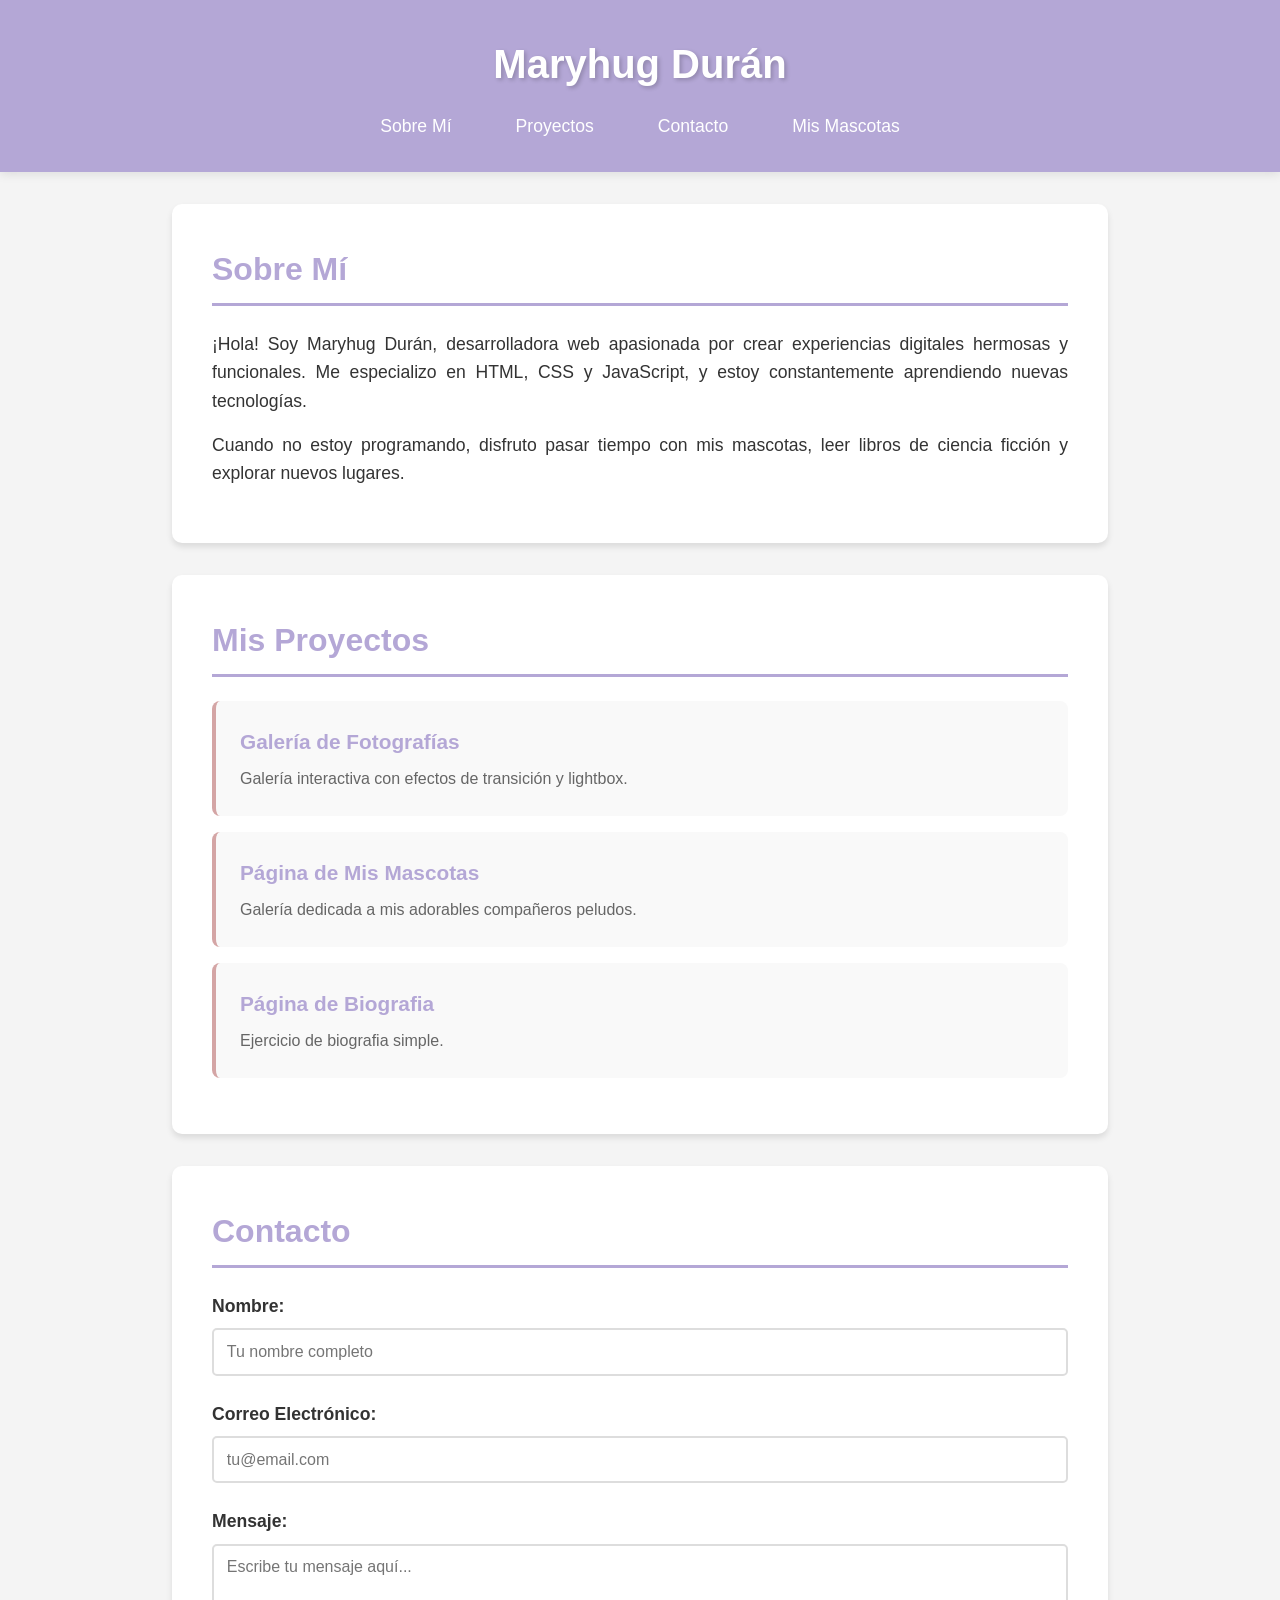
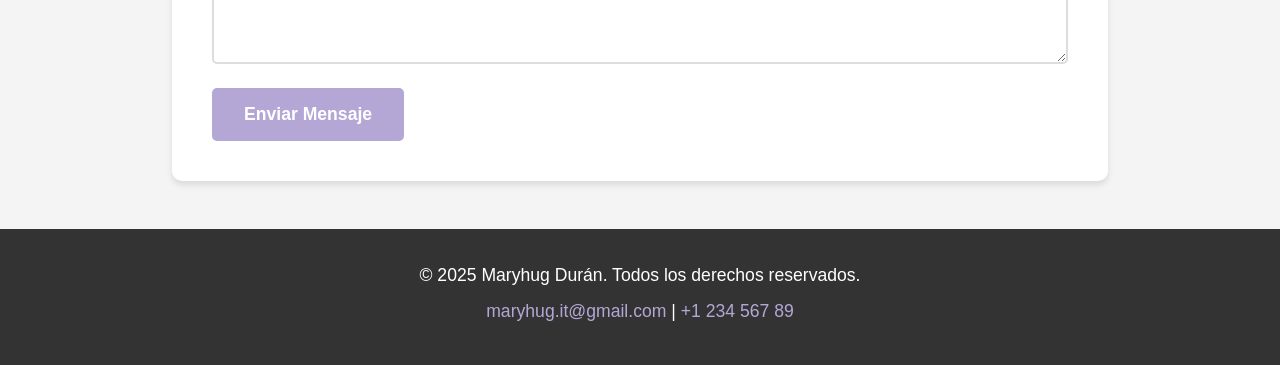
==== index.html @ a813c3c6 "algunos cambios faltantes" ====
<!DOCTYPE html>
<!-- Declaración de tipo de documento: le dice al navegador que use HTML5 -->

<html lang="es">
<!-- Etiqueta raíz del documento. lang="es" indica que el contenido está en español -->

<head>
    <!-- SECCIÓN HEAD: Información sobre la página (no visible para el usuario) -->

    <meta charset="UTF-8">
    <!-- Define la codificación de caracteres para mostrar correctamente ñ, tildes, etc. -->

    <meta name="viewport" content="width=device-width, initial-scale=1.0">
    <!-- Hace la página responsive (adaptable a móviles y tablets) -->

    <meta name="description" content="Portafolio personal de Maryhug">
    <!-- Descripción que aparece en resultados de búsqueda de Google -->

    <meta name="author" content="Maryhug Durán">
    <!-- Identifica al autor de la página -->

    <title>Mi Portafolio Personal</title>
    <!-- Título que aparece en la pestaña del navegador -->

    <link rel="stylesheet" href="/css/styles-index.css">
    <!-- Enlaza un archivo CSS externo para darle estilo visual a la página -->
</head>

<body>
<!-- SECCIÓN BODY: Todo el contenido visible de la página va aquí -->

<!-- ============================================ -->
<!-- HEADER: Encabezado principal con navegación -->
<!-- ============================================ -->
<header>
    <!-- <header> es una etiqueta semántica para el encabezado de la página -->

    <h1>Maryhug Durán</h1>
    <!-- <h1> es el título principal. Solo debe haber UNO por página -->

    <nav>
        <!-- <nav> indica que esta sección contiene enlaces de navegación -->

        <ul>
            <!-- <ul> es una lista no ordenada (sin números) -->

            <li><a href="#sobre-mi">Sobre Mí</a></li>
            <!-- <li> es un elemento de la lista -->
            <!-- <a href="#sobre-mi"> es un enlace a una sección de esta misma página -->
            <!-- El símbolo # indica que es un "ancla" interna -->

            <li><a href="#proyectos">Proyectos</a></li>
            <!-- Otro enlace interno que lleva a la sección con id="proyectos" -->

            <li><a href="#contacto">Contacto</a></li>
            <!-- Enlace interno a la sección de contacto -->

            <li><a href="pages/mascotas.html">Mis Mascotas</a></li>
            <!-- Este enlace va a OTRO archivo HTML llamado "mascotas.html" -->
        </ul>
    </nav>
</header>

<main>
    <!-- <main> contiene el contenido principal de la página (solo uno por página) -->

    <!-- ================================ -->
    <!-- SECCIÓN 1: Sobre Mí -->
    <!-- ================================ -->
    <section id="sobre-mi">
        <!-- <section> agrupa contenido relacionado por tema -->
        <!-- id="sobre-mi" es el identificador único que permite que el enlace del menú llegue aquí -->

        <h2>Sobre Mí</h2>
        <!-- <h2> es un subtítulo (segundo nivel de importancia) -->

        <article>
            <!-- <article> representa contenido independiente que tiene sentido por sí solo -->

            <p>
                <!-- <p> es un párrafo de texto -->
                ¡Hola! Soy Maryhug Durán, desarrolladora web apasionada por crear experiencias
                digitales hermosas y funcionales. Me especializo en HTML, CSS y JavaScript,
                y estoy constantemente aprendiendo nuevas tecnologías.
            </p>
            <p>
                <!-- Segundo párrafo dentro del mismo artículo -->
                Cuando no estoy programando, disfruto pasar tiempo con mis mascotas,
                leer libros de ciencia ficción y explorar nuevos lugares.
            </p>
        </article>
    </section>

    <!-- ================================ -->
    <!-- SECCIÓN 2: Proyectos -->
    <!-- ================================ -->
    <section id="proyectos">
        <!-- Esta sección tiene el id="proyectos" para que el menú pueda enlazar aquí -->

        <h2>Mis Proyectos</h2>
        <!-- Subtítulo de la sección -->

        <ul>
            <!-- Lista no ordenada de proyectos -->

            <li>
                <!-- Primer proyecto -->
                <a href="pages/galeria.html" target="_blank">Galería de Fotografías</a>
                <!-- href="#" es un enlace temporal (placeholder) -->
                <!-- target="_blank" hace que se abra en una nueva pestaña -->

                <p>Galería interactiva con efectos de transición y lightbox.</p>
                <!-- Descripción del proyecto -->
            </li>

            <li>
                <!-- Segundo proyecto -->
                <a href="pages/mascotas.html">Página de Mis Mascotas</a>
                <!-- Este enlace apunta a otro archivo HTML en la misma carpeta -->
                <!-- NO tiene target="_blank", así que se abre en la misma pestaña -->

                <p>Galería dedicada a mis adorables compañeros peludos.</p>
            </li>

            <li>
                <!-- Segundo proyecto -->
                <a href="pages/biografia.html">Página de Biografia</a>
                <!-- Este enlace apunta a otro archivo HTML en la misma carpeta -->
                <!-- NO tiene target="_blank", así que se abre en la misma pestaña -->

                <p>Ejercicio de biografia simple.</p>
            </li>
        </ul>
    </section>

    <!-- ================================ -->
    <!-- SECCIÓN 3: Contacto -->
    <!-- ================================ -->
    <section id="contacto">
        <h2>Contacto</h2>

        <form action="#" method="POST">
            <!-- <form> crea un formulario para recopilar información del usuario -->
            <!-- action="#" indica dónde se envían los datos (aquí es temporal) -->
            <!-- method="POST" es el método HTTP para enviar datos de forma segura -->

            <div class="form-group">
                <!-- <div> es un contenedor genérico -->
                <!-- class="form-group" permite aplicar estilos CSS a este grupo -->

                <label for="nombre">Nombre:</label>
                <!-- <label> es la etiqueta descriptiva del campo -->
                <!-- for="nombre" vincula esta etiqueta con el input que tiene id="nombre" -->

                <input type="text" id="nombre" name="nombre" required placeholder="Tu nombre completo">
                <!-- <input> es un campo de entrada de datos -->
                <!-- type="text" indica que es un campo de texto simple -->
                <!-- id="nombre" es el identificador único (para vincular con el label) -->
                <!-- name="nombre" es el nombre que se envía al servidor -->
                <!-- required hace que el campo sea obligatorio -->
                <!-- placeholder es el texto de ejemplo que desaparece al escribir -->
            </div>

            <div class="form-group">
                <label for="email">Correo Electrónico:</label>

                <input type="email" id="email" name="email" required placeholder="tu@email.com">
                <!-- type="email" valida automáticamente que el formato sea de email -->
                <!-- El navegador comprueba que tenga @ y un dominio válido -->
            </div>

            <div class="form-group">
                <label for="mensaje">Mensaje:</label>

                <textarea id="mensaje" name="mensaje" rows="5" required placeholder="Escribe tu mensaje aquí..."></textarea>
                <!-- <textarea> es un campo de texto multilínea (para mensajes largos) -->
                <!-- rows="5" define la altura inicial (5 líneas visibles) -->
                <!-- El usuario puede escribir más líneas si lo necesita -->
            </div>

            <button type="submit">Enviar Mensaje</button>
            <!-- <button> es un botón clicable -->
            <!-- type="submit" indica que al hacer clic se envía el formulario -->
        </form>
    </section>
</main>

<!-- ================================ -->
<!-- FOOTER: Pie de página -->
<!-- ================================ -->
<footer>
    <!-- <footer> es la etiqueta semántica para el pie de página -->

    <p>&copy; 2025 Maryhug Durán. Todos los derechos reservados.</p>
    <!-- &copy; es una entidad HTML que muestra el símbolo © (copyright) -->

    <p>
        <a href="mailto:maryhug.it@gmail.com">maryhug.it@gmail.com</a> |
        <!-- href="mailto:..." abre el programa de correo predeterminado -->
        <!-- El símbolo | es simplemente un separador visual -->

        <a href="tel:+123456789">+1 234 567 89</a>
        <!-- href="tel:..." en móviles permite llamar directamente al número -->
    </p>
</footer>

</body>
<!-- Fin del cuerpo del documento -->

</html>
<!-- Fin del documento HTML -->
---- css/styles-index.css ----
/* ================================================
   RESET Y CONFIGURACIÓN BÁSICA
   ================================================ */

/* Reset básico: elimina márgenes y padding por defecto */
* {
    margin: 0;
    padding: 0;
    box-sizing: border-box;
    /* box-sizing hace que padding y border se incluyan en el ancho total */
}

/* Configuración del documento completo */
html {
    scroll-behavior: smooth;
    /* Hace que los enlaces internos (anclas) se desplacen suavemente */
}

body {
    font-family: 'Segoe UI', Tahoma, Geneva, Verdana, sans-serif;
    /* Fuentes modernas y legibles */
    line-height: 1.6;
    /* Espaciado entre líneas para mejor legibilidad */
    color: #333;
    /* Color de texto principal: gris oscuro */
    background-color: #f4f4f4;
    /* Fondo gris claro para toda la página */
}

/* ================================================
   HEADER - Encabezado y Navegación
   ================================================ */

header {
    background-color: #B4A7D6;
    /* Color pastel morado sólido */
    color: white;
    padding: 2rem 0;
    /* Espaciado interno: 2rem arriba y abajo, 0 a los lados */
    text-align: center;
    box-shadow: 0 2px 10px rgba(0, 0, 0, 0.1);
    /* Sombra sutil debajo del header */
}

header h1 {
    font-size: 2.5rem;
    /* Tamaño grande para el nombre */
    margin-bottom: 1rem;
    font-weight: 700;
    text-shadow: 2px 2px 4px rgba(0, 0, 0, 0.2);
    /* Sombra del texto para profundidad */
}

/* Navegación */
nav ul {
    list-style: none;
    /* Elimina los puntos de la lista */
    display: flex;
    /* Coloca los elementos en fila */
    justify-content: center;
    /* Centra los elementos horizontalmente */
    gap: 2rem;
    /* Espacio entre cada elemento del menú */
    flex-wrap: wrap;
    /* Permite que los elementos bajen de línea en pantallas pequeñas */
}

nav a {
    color: white;
    text-decoration: none;
    /* Elimina el subrayado de los enlaces */
    font-weight: 500;
    font-size: 1.1rem;
    padding: 0.5rem 1rem;
    border-radius: 5px;
    /* Bordes redondeados */
    transition: all 0.3s ease;
    /* Animación suave para todos los cambios */
}

nav a:hover {
    background-color: rgba(255, 255, 255, 0.2);
    /* Fondo semitransparente al pasar el mouse */
    transform: translateY(-2px);
    /* Eleva ligeramente el enlace */
}

/* ================================================
   MAIN - Contenido Principal
   ================================================ */

main {
    max-width: 1000px;
    /* Ancho máximo para mejor legibilidad */
    margin: 2rem auto;
    /* Centra el contenido con margen automático a los lados */
    padding: 0 2rem;
    /* Espaciado interno a los lados */
}

/* Secciones */
section {
    background-color: white;
    margin-bottom: 2rem;
    padding: 2.5rem;
    border-radius: 10px;
    /* Bordes redondeados */
    box-shadow: 0 4px 6px rgba(0, 0, 0, 0.1);
    /* Sombra sutil para efecto de "tarjeta" */
    transition: transform 0.3s ease, box-shadow 0.3s ease;
}

section:hover {
    transform: translateY(-5px);
    /* Eleva la sección al pasar el mouse */
    box-shadow: 0 6px 12px rgba(0, 0, 0, 0.15);
    /* Sombra más pronunciada */
}

/* Títulos de sección */
section h2 {
    color: #B4A7D6;
    font-size: 2rem;
    margin-bottom: 1.5rem;
    padding-bottom: 0.5rem;
    border-bottom: 3px solid #B4A7D6;
    /* Línea decorativa debajo del título */
}

/* Párrafos */
p {
    margin-bottom: 1rem;
    font-size: 1.1rem;
    text-align: justify;
    /* Justifica el texto para un aspecto más profesional */
}

/* ================================================
   SECCIÓN DE PROYECTOS
   ================================================ */

#proyectos ul {
    list-style: none;
    /* Sin puntos en la lista */
}

#proyectos li {
    background-color: #f9f9f9;
    padding: 1.5rem;
    margin-bottom: 1rem;
    border-radius: 8px;
    border-left: 4px solid #D4A5A5;
    /* Borde izquierdo de color pastel rosa */
    transition: all 0.3s ease;
}

#proyectos li:hover {
    background-color: #f0f0f0;
    transform: translateX(10px);
    /* Desplaza hacia la derecha al hacer hover */
    box-shadow: 0 2px 8px rgba(0, 0, 0, 0.1);
}

#proyectos a {
    color: #B4A7D6;
    text-decoration: none;
    font-size: 1.3rem;
    font-weight: 600;
    display: block;
    margin-bottom: 0.5rem;
}

#proyectos a:hover {
    color: #9B8BC4;
    text-decoration: underline;
}

#proyectos p {
    color: #666;
    font-size: 1rem;
    margin: 0;
}

/* ================================================
   FORMULARIO DE CONTACTO
   ================================================ */

form {
    display: flex;
    flex-direction: column;
    /* Coloca los elementos en columna (uno debajo del otro) */
    gap: 1.5rem;
    /* Espacio entre cada grupo del formulario */
}

.form-group {
    display: flex;
    flex-direction: column;
}

label {
    font-weight: 600;
    margin-bottom: 0.5rem;
    color: #333;
    font-size: 1.1rem;
}

input,
textarea {
    padding: 0.8rem;
    border: 2px solid #ddd;
    border-radius: 5px;
    font-size: 1rem;
    font-family: inherit;
    /* Usa la misma fuente que el resto de la página */
    transition: border-color 0.3s ease;
}

input:focus,
textarea:focus {
    outline: none;
    /* Elimina el contorno azul por defecto */
    border-color: #B4A7D6;
    /* Cambia el color del borde al enfocarse */
    box-shadow: 0 0 0 3px rgba(180, 167, 214, 0.2);
    /* Sombra sutil alrededor del campo */
}

textarea {
    resize: vertical;
    /* Permite redimensionar solo verticalmente */
    min-height: 120px;
}

button[type="submit"] {
    background-color: #B4A7D6;
    /* Color pastel morado sólido */
    color: white;
    padding: 1rem 2rem;
    border: none;
    border-radius: 5px;
    font-size: 1.1rem;
    font-weight: 600;
    cursor: pointer;
    /* Cambia el cursor a manita al pasar sobre el botón */
    transition: all 0.3s ease;
    align-self: flex-start;
    /* Alinea el botón a la izquierda */
}

button[type="submit"]:hover {
    background-color: #9B8BC4;
    /* Color más oscuro al hacer hover */
    transform: translateY(-2px);
    box-shadow: 0 4px 12px rgba(180, 167, 214, 0.4);
}

button[type="submit"]:active {
    transform: translateY(0);
    /* Regresa a la posición original al hacer clic */
}

/* ================================================
   FOOTER - Pie de Página
   ================================================ */

footer {
    background-color: #333;
    color: white;
    text-align: center;
    padding: 2rem 0;
    margin-top: 3rem;
}

footer p {
    margin-bottom: 0.5rem;
    text-align: center;
    /* Sobrescribe el justify de los párrafos normales */
}

footer a {
    color: #B4A7D6;
    text-decoration: none;
    transition: color 0.3s ease;
}

footer a:hover {
    color: #D4A5A5;
    text-decoration: underline;
}

/* ================================================
   FIN DEL CSS
   ================================================ */
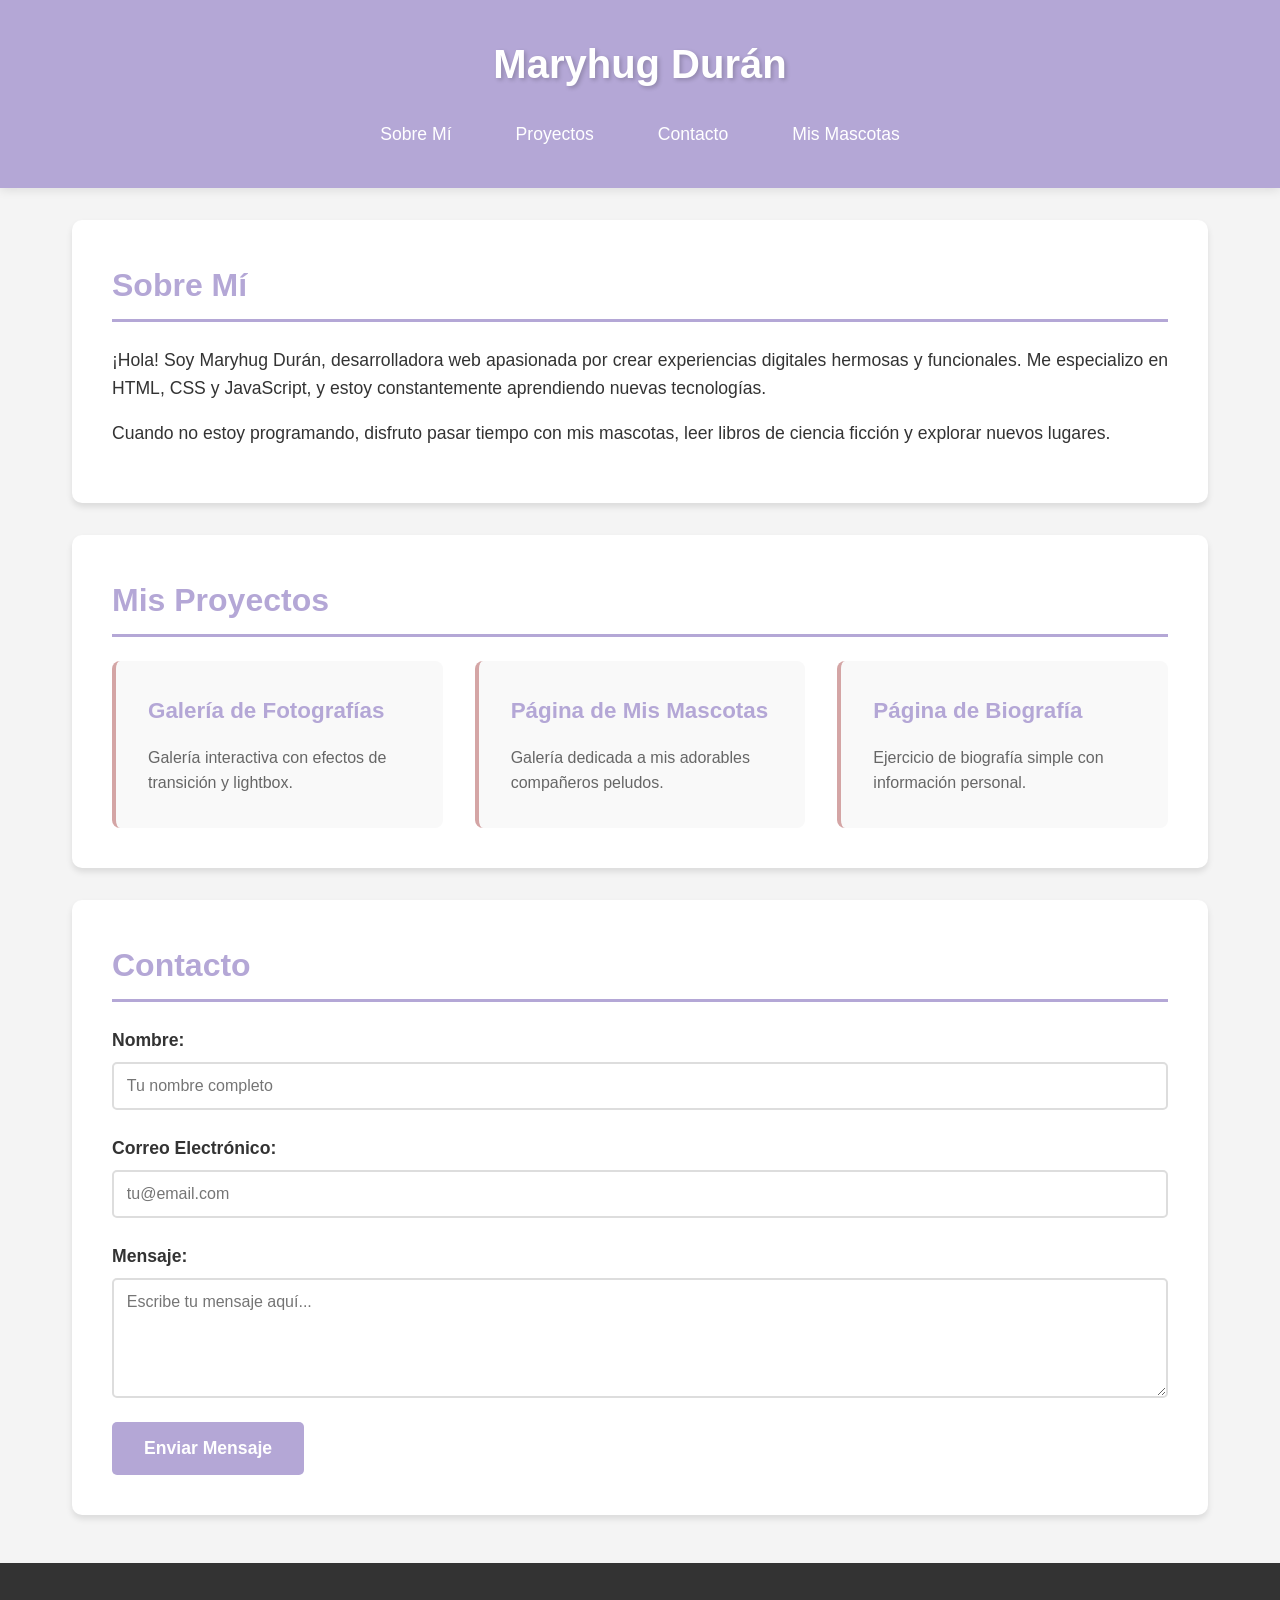
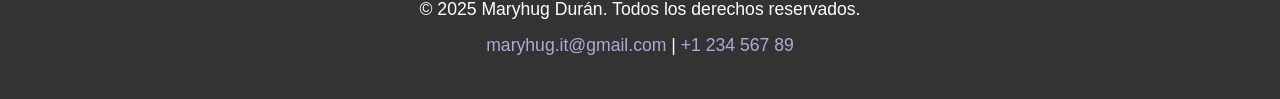
==== commit 60c2462b: "Historia de Usuario Semana 2" ====
--- a/index.html
+++ b/index.html
@@ -19,7 +19,7 @@
     <meta name="author" content="Maryhug Durán">
     <!-- Identifica al autor de la página -->
 
-    <title>Mi Portafolio Personal</title>
+    <title>Mi Portafolio Personal - Semana 2</title>
     <!-- Título que aparece en la pestaña del navegador -->
 
     <link rel="stylesheet" href="/css/styles-index.css">
@@ -31,6 +31,7 @@
 
 <!-- ============================================ -->
 <!-- HEADER: Encabezado principal con navegación -->
+<!-- MEJORADO CON FLEXBOX (TASK 2) -->
 <!-- ============================================ -->
 <header>
     <!-- <header> es una etiqueta semántica para el encabezado de la página -->
@@ -40,9 +41,11 @@
 
     <nav>
         <!-- <nav> indica que esta sección contiene enlaces de navegación -->
+        <!-- Ahora usa FLEXBOX para alineación y distribución horizontal -->
 
         <ul>
             <!-- <ul> es una lista no ordenada (sin números) -->
+            <!-- Convertida en contenedor flex con justify-content y align-items -->
 
             <li><a href="#sobre-mi">Sobre Mí</a></li>
             <!-- <li> es un elemento de la lista -->
@@ -93,44 +96,46 @@
 
     <!-- ================================ -->
     <!-- SECCIÓN 2: Proyectos -->
+    <!-- MEJORADO CON CSS GRID (TASK 3) -->
     <!-- ================================ -->
     <section id="proyectos">
         <!-- Esta sección tiene el id="proyectos" para que el menú pueda enlazar aquí -->
+        <!-- Ahora usa CSS GRID para organizar las tarjetas de proyectos -->
 
         <h2>Mis Proyectos</h2>
         <!-- Subtítulo de la sección -->
 
-        <ul>
-            <!-- Lista no ordenada de proyectos -->
-
-            <li>
-                <!-- Primer proyecto -->
-                <a href="pages/galeria.html" target="_blank">Galería de Fotografías</a>
-                <!-- href="#" es un enlace temporal (placeholder) -->
-                <!-- target="_blank" hace que se abra en una nueva pestaña -->
-
+        <div class="proyectos-grid">
+            <!-- Contenedor GRID para las tarjetas de proyectos -->
+            <!-- Se aplica display: grid, grid-template-columns y gap en CSS -->
+
+            <!-- Tarjeta de Proyecto 1 -->
+            <article class="proyecto-card">
+                <h3>
+                    <a href="pages/galeria.html">Galería de Fotografías</a>
+                    <!-- target="_blank" hace que se abra en una nueva pestaña -->
+                </h3>
                 <p>Galería interactiva con efectos de transición y lightbox.</p>
                 <!-- Descripción del proyecto -->
-            </li>
-
-            <li>
-                <!-- Segundo proyecto -->
-                <a href="pages/mascotas.html">Página de Mis Mascotas</a>
-                <!-- Este enlace apunta a otro archivo HTML en la misma carpeta -->
-                <!-- NO tiene target="_blank", así que se abre en la misma pestaña -->
-
+            </article>
+
+            <!-- Tarjeta de Proyecto 2 -->
+            <article class="proyecto-card">
+                <h3>
+                    <a href="pages/mascotas.html">Página de Mis Mascotas</a>
+                    <!-- Este enlace apunta a otro archivo HTML -->
+                </h3>
                 <p>Galería dedicada a mis adorables compañeros peludos.</p>
-            </li>
-
-            <li>
-                <!-- Segundo proyecto -->
-                <a href="pages/biografia.html">Página de Biografia</a>
-                <!-- Este enlace apunta a otro archivo HTML en la misma carpeta -->
-                <!-- NO tiene target="_blank", así que se abre en la misma pestaña -->
-
-                <p>Ejercicio de biografia simple.</p>
-            </li>
-        </ul>
+            </article>
+
+            <!-- Tarjeta de Proyecto 3 -->
+            <article class="proyecto-card">
+                <h3>
+                    <a href="pages/biografia.html">Página de Biografía</a>
+                </h3>
+                <p>Ejercicio de biografía simple con información personal.</p>
+            </article>
+        </div>
     </section>
 
     <!-- ================================ -->
--- a/css/styles-index.css
+++ b/css/styles-index.css
@@ -1,3 +1,7 @@
+/* ================================================
+   PORTAFOLIO SEMANA 2 - CSS CON FLEXBOX Y GRID
+   ================================================ */
+
 /* ================================================
    RESET Y CONFIGURACIÓN BÁSICA
    ================================================ */
@@ -28,7 +32,7 @@
 }
 
 /* ================================================
-   HEADER - Encabezado y Navegación
+   HEADER - Encabezado con FLEXBOX (TASK 2)
    ================================================ */
 
 header {
@@ -40,31 +44,61 @@
     text-align: center;
     box-shadow: 0 2px 10px rgba(0, 0, 0, 0.1);
     /* Sombra sutil debajo del header */
+
+    /* FLEXBOX: Convierte el header en contenedor flexible */
+    display: flex;
+    flex-direction: column;
+    /* Coloca h1 y nav uno debajo del otro */
+    align-items: center;
+    /* Centra horizontalmente todos los elementos hijos */
+    gap: 1rem;
+    /* Espacio entre el h1 y el nav */
 }
 
 header h1 {
     font-size: 2.5rem;
     /* Tamaño grande para el nombre */
-    margin-bottom: 1rem;
+    margin: 0;
+    /* Eliminamos margin porque usamos gap en el padre */
     font-weight: 700;
     text-shadow: 2px 2px 4px rgba(0, 0, 0, 0.2);
     /* Sombra del texto para profundidad */
 }
 
-/* Navegación */
+/* ================================================
+   NAVEGACIÓN - Mejorada con FLEXBOX (TASK 2)
+   ================================================ */
+
+/* Contenedor del nav */
+nav {
+    width: 100%;
+    /* Ocupa todo el ancho disponible */
+}
+
+/* Lista de navegación convertida en contenedor FLEX */
 nav ul {
     list-style: none;
     /* Elimina los puntos de la lista */
+
+    /* FLEXBOX: Propiedades principales */
     display: flex;
-    /* Coloca los elementos en fila */
+    /* Activa Flexbox en la lista */
     justify-content: center;
-    /* Centra los elementos horizontalmente */
-    gap: 2rem;
-    /* Espacio entre cada elemento del menú */
+    /* Distribuye los enlaces centrados horizontalmente */
+    align-items: center;
+    /* Centra verticalmente los elementos */
     flex-wrap: wrap;
     /* Permite que los elementos bajen de línea en pantallas pequeñas */
-}
-
+    gap: 2rem;
+    /* Espacio uniforme entre cada elemento del menú */
+}
+
+/* Items individuales de la lista */
+nav li {
+    /* Los <li> son flex items automáticamente */
+}
+
+/* Enlaces de navegación */
 nav a {
     color: white;
     text-decoration: none;
@@ -76,6 +110,8 @@
     /* Bordes redondeados */
     transition: all 0.3s ease;
     /* Animación suave para todos los cambios */
+    display: inline-block;
+    /* Necesario para aplicar transform */
 }
 
 nav a:hover {
@@ -90,15 +126,15 @@
    ================================================ */
 
 main {
-    max-width: 1000px;
-    /* Ancho máximo para mejor legibilidad */
+    max-width: 1200px;
+    /* Ancho máximo aumentado para aprovechar el grid */
     margin: 2rem auto;
     /* Centra el contenido con margen automático a los lados */
     padding: 0 2rem;
     /* Espaciado interno a los lados */
 }
 
-/* Secciones */
+/* Secciones generales */
 section {
     background-color: white;
     margin-bottom: 2rem;
@@ -136,53 +172,121 @@
 }
 
 /* ================================================
-   SECCIÓN DE PROYECTOS
-   ================================================ */
-
-#proyectos ul {
-    list-style: none;
-    /* Sin puntos en la lista */
-}
-
-#proyectos li {
+   SECCIÓN DE PROYECTOS - CSS GRID (TASK 3)
+   ================================================ */
+
+/* Contenedor GRID para las tarjetas de proyectos */
+.proyectos-grid {
+    /* GRID LAYOUT: Configuración principal */
+    display: grid;
+    /* Activa CSS Grid Layout */
+
+    grid-template-columns: repeat(auto-fit, minmax(300px, 1fr));
+    /* Crea columnas que se ajustan automáticamente:
+       - repeat(): repite el patrón
+       - auto-fit: crea tantas columnas como quepan
+       - minmax(300px, 1fr): cada columna mínimo 300px, máximo flexible
+       - 1fr: fracción flexible del espacio disponible */
+
+    gap: 2rem;
+    /* Espacio entre las tarjetas (horizontal y vertical) */
+
+    /* Alineación del contenido */
+    align-items: stretch;
+    /* Hace que todas las tarjetas tengan la misma altura */
+}
+
+/* Tarjetas individuales de proyectos */
+.proyecto-card {
     background-color: #f9f9f9;
-    padding: 1.5rem;
-    margin-bottom: 1rem;
+    padding: 2rem;
     border-radius: 8px;
     border-left: 4px solid #D4A5A5;
     /* Borde izquierdo de color pastel rosa */
     transition: all 0.3s ease;
-}
-
-#proyectos li:hover {
+
+    /* Cada tarjeta es un grid item automáticamente */
+    display: flex;
+    flex-direction: column;
+    /* Organiza el contenido interno verticalmente */
+    gap: 1rem;
+}
+
+.proyecto-card:hover {
     background-color: #f0f0f0;
-    transform: translateX(10px);
-    /* Desplaza hacia la derecha al hacer hover */
-    box-shadow: 0 2px 8px rgba(0, 0, 0, 0.1);
-}
-
-#proyectos a {
+    transform: translateY(-5px);
+    /* Levanta la tarjeta al hacer hover */
+    box-shadow: 0 4px 12px rgba(0, 0, 0, 0.15);
+}
+
+/* Títulos dentro de las tarjetas */
+.proyecto-card h3 {
+    color: #B4A7D6;
+    font-size: 1.4rem;
+    margin: 0;
+}
+
+/* Enlaces dentro de las tarjetas */
+.proyecto-card a {
     color: #B4A7D6;
     text-decoration: none;
-    font-size: 1.3rem;
     font-weight: 600;
-    display: block;
-    margin-bottom: 0.5rem;
-}
-
-#proyectos a:hover {
+    transition: color 0.3s ease;
+}
+
+.proyecto-card a:hover {
     color: #9B8BC4;
     text-decoration: underline;
 }
 
-#proyectos p {
+/* Párrafos dentro de las tarjetas */
+.proyecto-card p {
     color: #666;
     font-size: 1rem;
     margin: 0;
-}
-
-/* ================================================
-   FORMULARIO DE CONTACTO
+    text-align: left;
+    /* Sobrescribe el justify de los párrafos generales */
+}
+
+/* ================================================
+   VARIANTE: Grid con columnas fijas (opcional)
+   Descomenta este código si prefieres 3 columnas fijas
+   ================================================ */
+
+/*
+.proyectos-grid {
+    display: grid;
+    grid-template-columns: repeat(3, 1fr);
+    gap: 2rem;
+}
+*/
+
+/* ================================================
+   VARIANTE: Grid con grid-template-areas (opcional)
+   Para layouts más complejos con áreas específicas
+   ================================================ */
+
+/*
+.proyectos-grid {
+    display: grid;
+    grid-template-columns: repeat(3, 1fr);
+    grid-template-rows: auto;
+    gap: 2rem;
+    grid-template-areas:
+        "proyecto1 proyecto2 proyecto3"
+        "proyecto4 proyecto5 proyecto6";
+}
+
+.proyecto-card:nth-child(1) { grid-area: proyecto1; }
+.proyecto-card:nth-child(2) { grid-area: proyecto2; }
+.proyecto-card:nth-child(3) { grid-area: proyecto3; }
+.proyecto-card:nth-child(4) { grid-area: proyecto4; }
+.proyecto-card:nth-child(5) { grid-area: proyecto5; }
+.proyecto-card:nth-child(6) { grid-area: proyecto6; }
+*/
+
+/* ================================================
+   FORMULARIO DE CONTACTO - Con FLEXBOX
    ================================================ */
 
 form {
@@ -196,6 +300,7 @@
 .form-group {
     display: flex;
     flex-direction: column;
+    /* Label arriba, input abajo */
 }
 
 label {
@@ -245,7 +350,7 @@
     /* Cambia el cursor a manita al pasar sobre el botón */
     transition: all 0.3s ease;
     align-self: flex-start;
-    /* Alinea el botón a la izquierda */
+    /* Alinea el botón a la izquierda dentro del contenedor flex */
 }
 
 button[type="submit"]:hover {
@@ -290,5 +395,73 @@
 }
 
 /* ================================================
-   FIN DEL CSS
+   RESPONSIVE DESIGN - Media Queries
+   ================================================ */
+
+/* Tablets (hasta 768px) */
+@media (max-width: 768px) {
+    /* Header */
+    header {
+        padding: 1.5rem 1rem;
+    }
+
+    header h1 {
+        font-size: 2rem;
+    }
+
+    /* Navegación */
+    nav ul {
+        gap: 1rem;
+        /* Reduce el espacio en pantallas pequeñas */
+    }
+
+    nav a {
+        font-size: 1rem;
+        padding: 0.4rem 0.8rem;
+    }
+
+    /* Grid de proyectos se ajusta automáticamente por auto-fit */
+    .proyectos-grid {
+        gap: 1.5rem;
+    }
+
+    /* Secciones */
+    section {
+        padding: 1.5rem;
+    }
+
+    section h2 {
+        font-size: 1.5rem;
+    }
+}
+
+/* Móviles (hasta 480px) */
+@media (max-width: 480px) {
+    /* Header */
+    header h1 {
+        font-size: 1.5rem;
+    }
+
+    /* Navegación en columna para móviles */
+    nav ul {
+        flex-direction: column;
+        /* Cambia a disposición vertical */
+        gap: 0.5rem;
+    }
+
+    /* Grid de proyectos */
+    .proyectos-grid {
+        grid-template-columns: 1fr;
+        /* Una sola columna en móviles */
+        gap: 1rem;
+    }
+
+    /* Main */
+    main {
+        padding: 0 1rem;
+    }
+}
+
+/* ================================================
+   FIN DEL CSS - SEMANA 2
    ================================================ */
